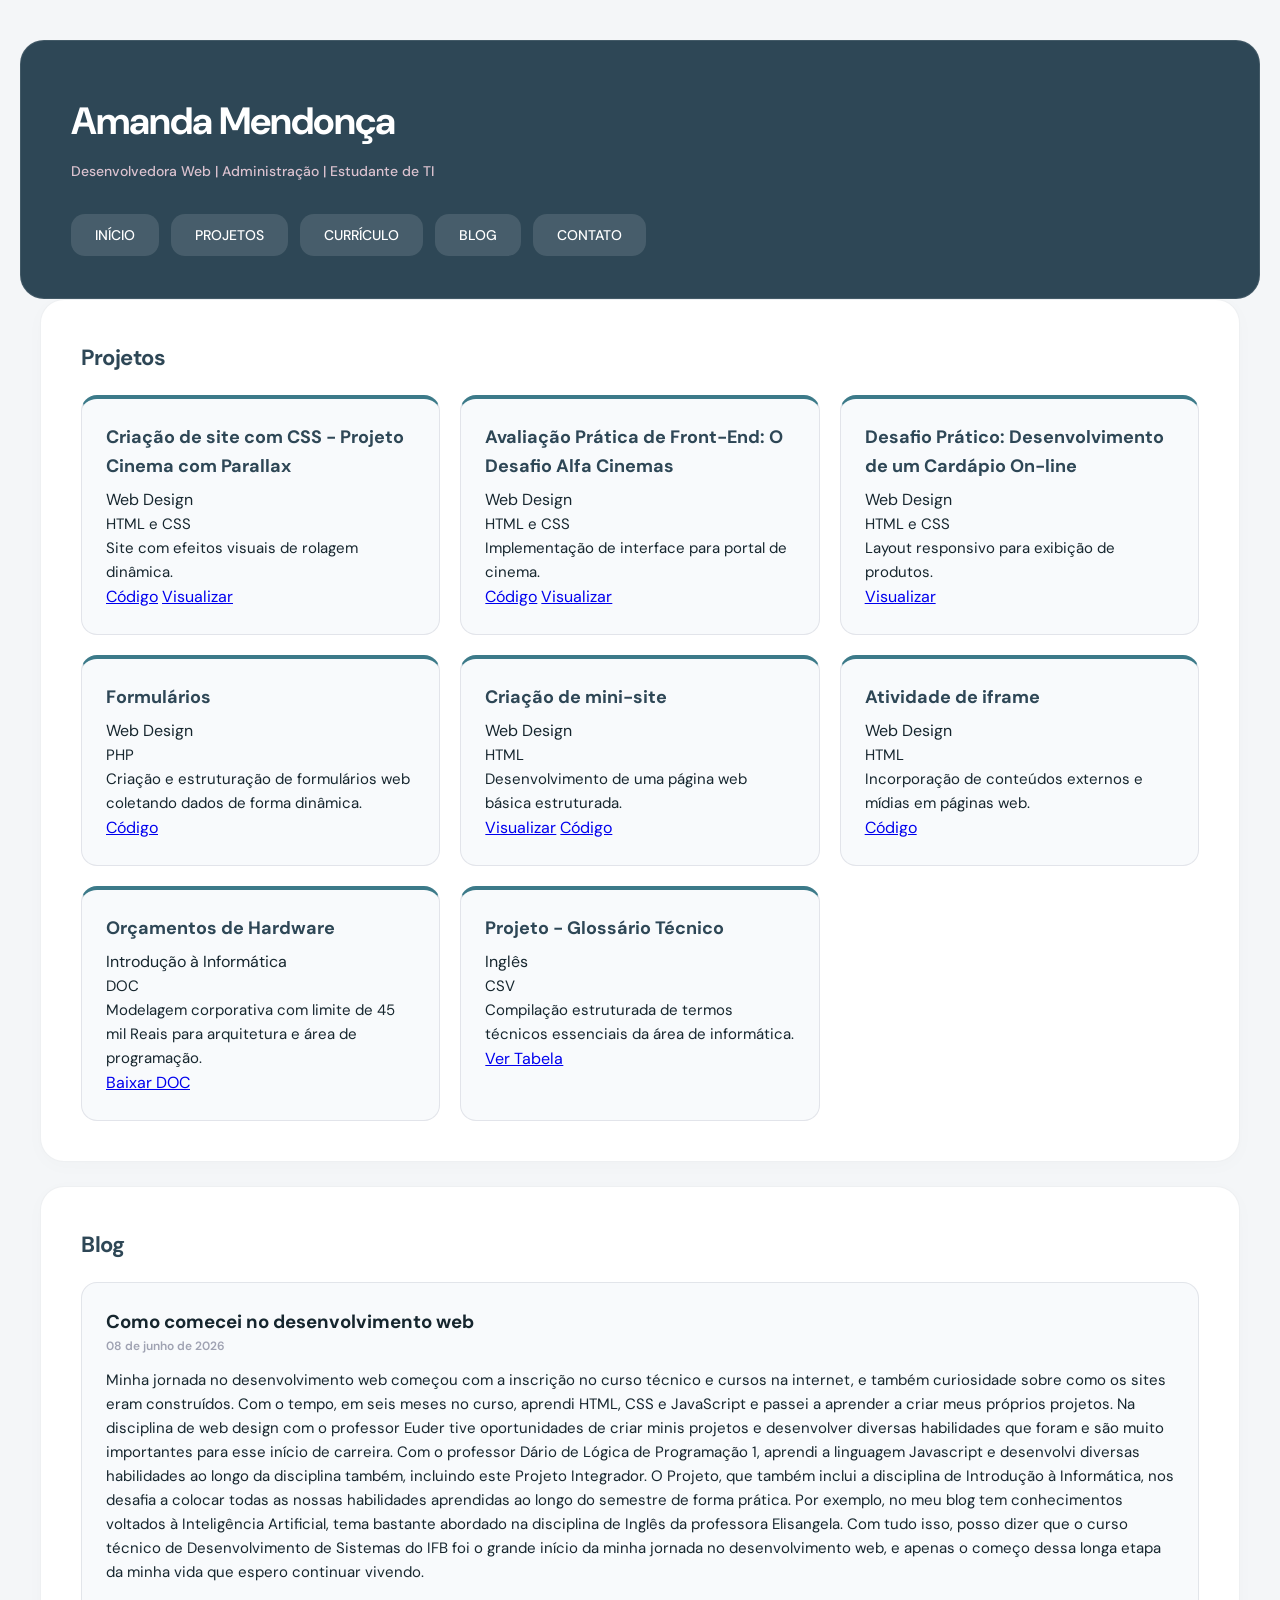
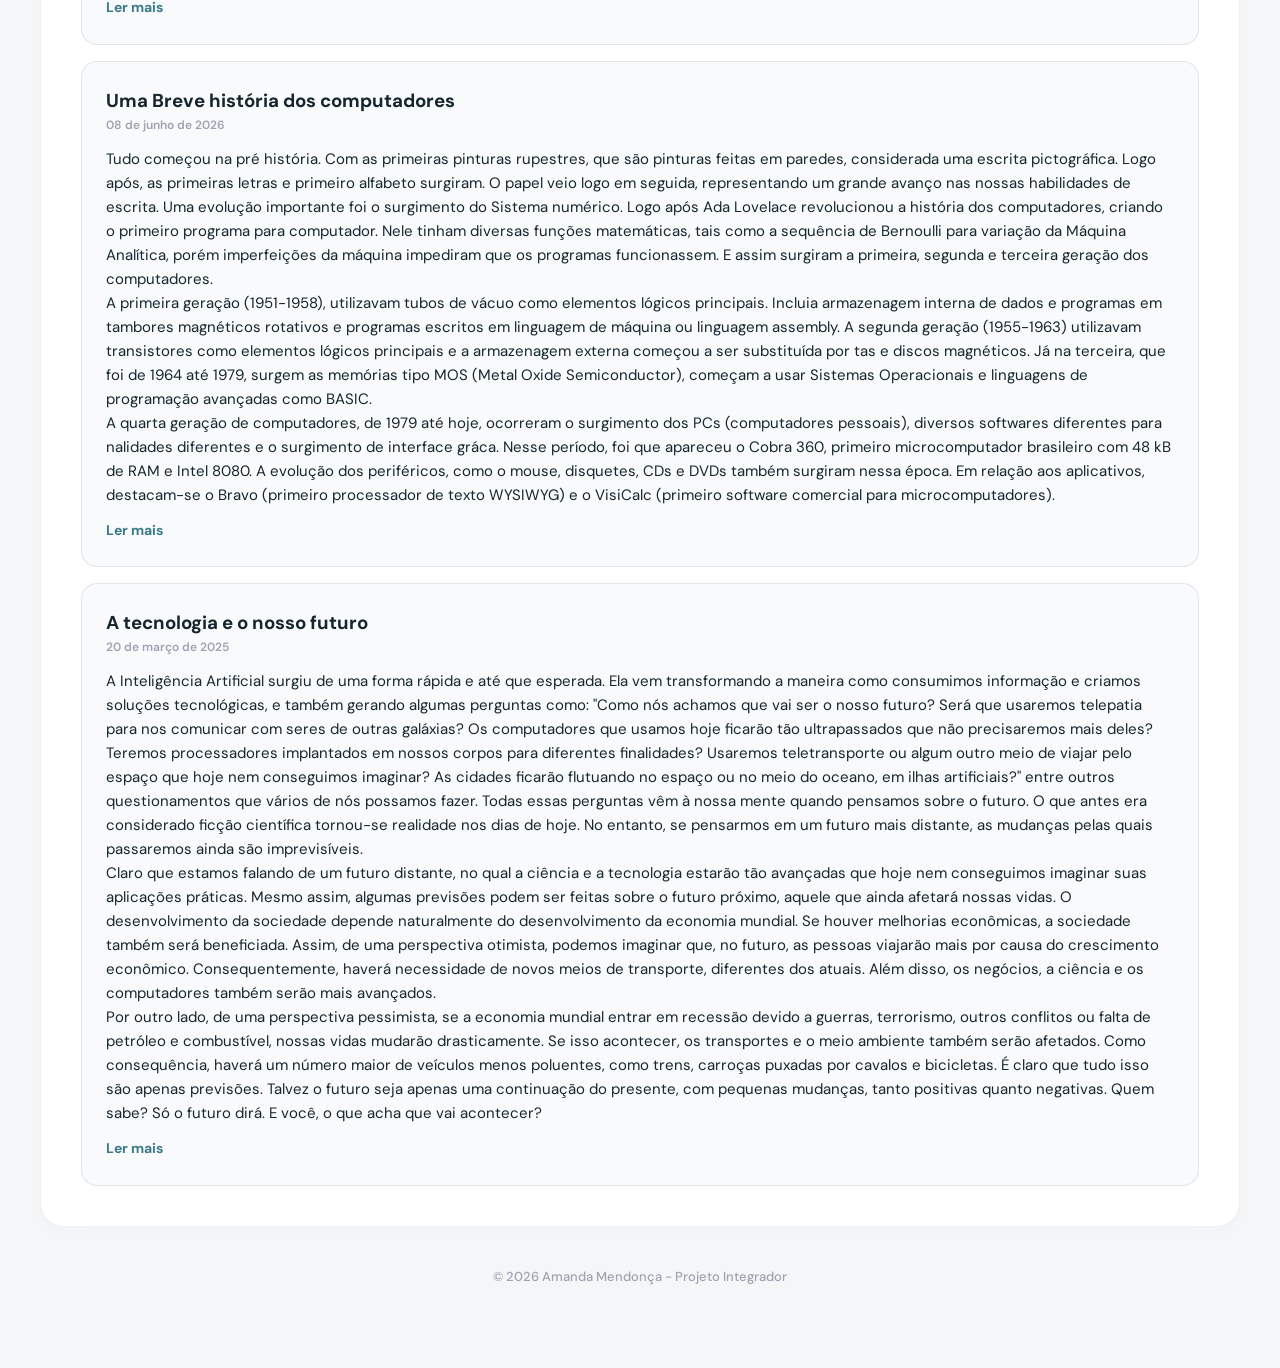
==== blog.html @ f8b14aba "Initial commit" ====
<!DOCTYPE html>
<html lang="pt-BR">

<head>
    <meta charset="UTF-8">
    <meta name="viewport" content="width=device-width, initial-scale=1.0">
    <title>Amanda Mendonça - Blog e Projetos</title>
    <link rel="stylesheet" href="assets/css/estilo.css">
</head>

<body>

    <header>
        <h1>Amanda Mendonça</h1>
        <p>Desenvolvedora Web | Administração | Estudante de TI</p>
        <nav>
            <ul>
                <li><a href="index.html">INÍCIO</a></li>
                <li><a href="blog.html">PROJETOS</a></li>
                <li><a href="curriculo.html">CURRÍCULO</a></li>
                <li><a href="blog.html">BLOG</a></li>
                <li><a href="contato.html">CONTATO</a></li>
            </ul>
        </nav>
    </header>

    <main class="layout-secoes">
        <section>
            <h2>Projetos</h2>

            <div class="caixa-grid">

                <article class="card-projeto">

                    <div class="conteudo-projeto">
                        <h3>Criação de site com CSS - Projeto Cinema com Parallax</h3>
                        <span class="tag-disciplina">Web Design</span>
                        <p class="tag-tecnologia">HTML e CSS</p>
                        <p class="descricao">Site com efeitos visuais de rolagem dinâmica.</p>
                        <div class="links-projeto">

                            <a href="https://github.com/amandavldmendonca/PARALLAX/blob/main/index.html" target="_blank"
                                class="btn-codigo">Código</a>
                            <a href="file:///C:/xampp/htdocs/amandacine/index.html" target="_blank"
                                class="btn-demo">Visualizar</a>
                        </div>
                    </div>
                </article>


                <article class="card-projeto">

                    <div class="conteudo-projeto">
                        <h3>Avaliação Prática de Front-End: O Desafio Alfa Cinemas</h3>
                        <span class="tag-disciplina">Web Design</span>
                        <p class="tag-tecnologia">HTML e CSS</p>
                        <p class="descricao">Implementação de interface para portal de cinema.</p>
                        <div class="links-projeto">
                            <a href="https://github.com/amandavldmendonca/SITEWEB2/blob/main/index.html" target="_blank"
                                class="btn-codigo">Código</a>
                            <a href="file:///C:/xampp/htdocs/SITEWEB2/index.html" target="_blank"
                                class="btn-demo">Visualizar</a>
                        </div>
                    </div>
                </article>


                <article class="card-projeto">

                    <div class="conteudo-projeto">
                        <h3>Desafio Prático: Desenvolvimento de um Cardápio On-line</h3>
                        <span class="tag-disciplina">Web Design</span>
                        <p class="tag-tecnologia">HTML e CSS</p>
                        <p class="descricao">Layout responsivo para exibição de produtos.</p>
                        <div class="links-projeto">

                            <a href="file:///C:/Users/amand/Downloads/ByteBurger%20%E2%80%94%20Carda%CC%81pio%20Digital.pdf"
                                target="_blank" class="btn-demo">Visualizar</a>
                        </div>
                    </div>
                </article>


                <article class="card-projeto">

                    <div class="conteudo-projeto">
                        <h3>Formulários</h3>
                        <span class="tag-disciplina">Web Design</span>
                        <p class="tag-tecnologia">PHP</p>
                        <p class="descricao">Criação e estruturação de formulários web coletando dados de forma
                            dinâmica.</p>
                        <div class="links-projeto">
                            <a href="file:///D:/WEBDESIGN/forms.html" target="_blank" class="btn-codigo">Código</a>
                        </div>
                    </div>
                </article>

                <!-- Projeto: Mini-site -->
                <article class="card-projeto">

                    <div class="conteudo-projeto">
                        <h3>Criação de mini-site</h3>
                        <span class="tag-disciplina">Web Design</span>
                        <p class="tag-tecnologia">HTML</p>
                        <p class="descricao">Desenvolvimento de uma página web básica estruturada.</p>
                        <div class="links-projeto">
                            <a href="file:///D:/web%20design/index.html" target="_blank" class="btn-demo">Visualizar</a>
                            <a href="#" target="_blank" class="btn-codigo">Código</a>
                        </div>
                    </div>
                </article>

                <article class="card-projeto">

                    <div class="conteudo-projeto">
                        <h3>Atividade de iframe</h3>
                        <span class="tag-disciplina">Web Design</span>
                        <p class="tag-tecnologia">HTML</p>
                        <p class="descricao">Incorporação de conteúdos externos e mídias em páginas web.</p>
                        <div class="links-projeto">
                            <a href="#" target="_blank" class="btn-codigo">Código</a>
                        </div>
                    </div>
                </article>


                <article class="card-projeto">

                    <div class="conteudo-projeto">
                        <h3>Orçamentos de Hardware</h3>
                        <span class="tag-disciplina">Introdução à Informática</span>
                        <p class="tag-tecnologia">DOC</p>
                        <p class="descricao">Modelagem corporativa com limite de 45 mil Reais para arquitetura e área de
                            programação.</p>
                        <div class="links-projeto">
                            <a href="file:///C:/Users/amand/Downloads/PC%20CORPORATIVO.pdf" target="_blank"
                                class="btn-demo">Baixar DOC</a>
                        </div>
                    </div>
                </article>


                <article class="card-projeto">

                    <div class="conteudo-projeto">
                        <h3> Projeto - Glossário Técnico</h3>
                        <span class="tag-disciplina">Inglês</span>
                        <p class="tag-tecnologia">CSV</p>
                        <p class="descricao">Compilação estruturada de termos técnicos essenciais da área de
                            informática.</p>
                        <div class="links-projeto">
                            <a href="https://docs.google.com/spreadsheets/d/1TQxtPH74vooP6oxfdveX5g_I4nZ2RdflYC3ZcARvdsY/edit?gid=0#gid=0"
                                target="_blank" class="btn-demo">Ver Tabela</a>
                        </div>
                    </div>
                </article>

            </div>
        </section>

        <section>
            <h2>Blog</h2>
            <article class="item-blog">
                <h3>Como comecei no desenvolvimento web</h3>
                <p><time datetime="2026-06-08">08 de junho de 2026</time></p>
                <p>Minha jornada no desenvolvimento web começou com a inscrição no curso técnico e cursos na internet, e
                    também curiosidade sobre como os sites eram construídos. Com o tempo, em seis meses no curso,
                    aprendi HTML, CSS e JavaScript e passei a aprender a criar meus próprios projetos.
                    Na disciplina de web design com o professor Euder tive oportunidades de criar minis projetos e
                    desenvolver diversas habilidades que foram e são muito importantes para esse início de carreira. Com
                    o professor Dário de Lógica de Programação 1, aprendi a linguagem Javascript e desenvolvi diversas
                    habilidades ao longo da disciplina também, incluindo este Projeto Integrador. O Projeto, que também
                    inclui a disciplina de Introdução à Informática, nos desafia a colocar todas as nossas habilidades
                    aprendidas ao longo do semestre de forma prática. Por exemplo, no meu blog tem conhecimentos
                    voltados à Inteligência Artificial, tema bastante abordado na disciplina de Inglês da professora
                    Elisangela.
                    Com tudo isso, posso dizer que o curso técnico de Desenvolvimento de Sistemas do IFB foi o grande
                    início da minha jornada no desenvolvimento web, e apenas o começo dessa longa etapa da minha vida
                    que espero continuar vivendo.
                </p>
                <a href="#">Ler mais</a>
            </article>
            <article class="item-blog">
                <h3>Uma Breve história dos computadores</h3>
                <p><time datetime="2026-06-08">08 de junho de 2026</time></p>
                <p>Tudo começou na pré história. Com as primeiras pinturas rupestres, que são pinturas feitas em
                    paredes, considerada uma escrita pictográfica. Logo após, as primeiras letras e primeiro alfabeto
                    surgiram. O papel veio logo em seguida, representando um grande avanço nas nossas habilidades de
                    escrita. Uma evolução importante foi o surgimento do Sistema numérico. Logo após Ada Lovelace
                    revolucionou a história dos computadores, criando o primeiro programa para computador. Nele tinham
                    diversas
                    funções matemáticas, tais
                    como a sequência de Bernoulli para variação da Máquina Analítica, porém imperfeições da máquina
                    impediram
                    que os programas funcionassem. E assim surgiram a primeira, segunda e terceira geração dos
                    computadores.
                <p>A primeira geração (1951-1958), utilizavam tubos de vácuo como elementos lógicos principais. Incluia
                    armazenagem interna de dados e programas em tambores magnéticos
                    rotativos e programas escritos em linguagem de máquina ou linguagem assembly.
                    A segunda geração (1955-1963) utilizavam transistores como elementos lógicos principais e a
                    armazenagem externa começou a ser substituída por tas e discos
                    magnéticos. Já na terceira, que foi de 1964 até 1979, surgem as memórias tipo MOS (Metal Oxide
                    Semiconductor), começam a usar Sistemas Operacionais e linguagens de programação avançadas como
                    BASIC.</p>
                </p>
                <p> A quarta geração de computadores, de 1979 até hoje, ocorreram o surgimento dos PCs (computadores
                    pessoais), diversos softwares diferentes para nalidades diferentes e o surgimento de interface
                    gráca. Nesse período, foi que apareceu o Cobra 360, primeiro microcomputador brasileiro com 48 kB de
                    RAM e
                    Intel 8080. A evolução dos periféricos, como o mouse, disquetes, CDs e DVDs também surgiram nessa
                    época. Em relação aos aplicativos, destacam-se o Bravo (primeiro processador de texto WYSIWYG) e o
                    VisiCalc (primeiro software comercial para microcomputadores).
                </p>
                <a href="#">Ler mais</a>
            </article>
            <article class="item-blog">
                <h3>A tecnologia e o nosso futuro</h3>
                <p><time datetime="2025-03-20">20 de março de 2025</time></p>
                <p>A Inteligência Artificial surgiu de uma forma rápida e até que esperada. Ela vem transformando a
                    maneira como consumimos informação e criamos soluções tecnológicas, e também gerando algumas
                    perguntas como: "Como nós achamos que vai ser o nosso futuro? Será que usaremos telepatia para nos
                    comunicar com seres de outras galáxias? Os computadores que usamos hoje ficarão tão ultrapassados
                    que não precisaremos mais deles? Teremos processadores implantados em nossos corpos para diferentes
                    finalidades? Usaremos teletransporte ou algum outro meio de viajar pelo espaço que hoje nem
                    conseguimos imaginar? As cidades ficarão flutuando no espaço ou no meio do oceano, em ilhas
                    artificiais?" entre outros questionamentos que vários de nós possamos fazer. Todas essas perguntas
                    vêm à nossa mente quando pensamos sobre o futuro. O que antes era considerado ficção científica
                    tornou-se realidade nos dias de hoje. No entanto, se pensarmos em um futuro mais distante, as
                    mudanças pelas quais passaremos ainda são imprevisíveis.
                </p>
                <p>
                    Claro que estamos falando de um futuro distante, no qual a ciência e a tecnologia estarão tão
                    avançadas que hoje nem conseguimos imaginar suas aplicações práticas. Mesmo assim, algumas previsões
                    podem ser feitas sobre o futuro próximo, aquele que ainda afetará nossas vidas. O desenvolvimento da
                    sociedade depende naturalmente do desenvolvimento da economia mundial. Se houver melhorias
                    econômicas, a sociedade também será beneficiada. Assim, de uma perspectiva otimista, podemos
                    imaginar que, no futuro, as pessoas viajarão mais por causa do crescimento econômico.
                    Consequentemente, haverá necessidade de novos meios de transporte, diferentes dos atuais. Além
                    disso, os negócios, a ciência e os computadores também serão mais avançados.
                </p>
                <p>
                    Por outro lado, de uma perspectiva pessimista, se a economia mundial entrar em recessão devido a
                    guerras, terrorismo, outros conflitos ou falta de petróleo e combustível, nossas vidas mudarão
                    drasticamente. Se isso acontecer, os transportes e o meio ambiente também serão afetados. Como
                    consequência, haverá um número maior de veículos menos poluentes, como trens, carroças puxadas por
                    cavalos e bicicletas. É claro que tudo isso são apenas previsões. Talvez o futuro seja apenas uma
                    continuação do presente, com pequenas mudanças, tanto positivas quanto negativas. Quem sabe? Só o
                    futuro dirá. E você, o que acha que vai acontecer?
                </p>
                <a href="#">Ler mais</a>
            </article>
        </section>
    </main>

    <footer>
        <p>&copy; 2026 Amanda Mendonça - Projeto Integrador</p>
    </footer>

</body>

</html>
---- assets/css/estilo.css ----
@import url('https://fonts.googleapis.com/css2?family=DM+Sans:wght@400;500;700&display=swap');

:root {
    --thistle: #dbc2cf;
    --lavender-grey: #9fa2b2;
    --cerulean: #3c7a89;
    --charcoal-blue: #2e4756;
    --jet-black: #16262e;
    --bg-main: #f4f6f8; 
}

* {
    margin: 0;
    padding: 0;
    box-sizing: border-box;
}

body {
    font-family: 'DM Sans', sans-serif;
    background-color: var(--bg-main);
    color: var(--jet-black);
    padding: 40px 20px;
    line-height: 1.6;
}


main {
    max-width: 1200px;
    margin: 0 auto;
    display: grid;
    grid-template-columns: repeat(3, 1fr);
    gap: 24px;
}


.layout-secoes {
    grid-column: span 2;
    display: grid;
    grid-template-columns: repeat(2, 1fr);
    gap: 24px;
}


header {
    grid-column: span 3;
    background-color: var(--charcoal-blue);
    color: #ffffff;
    padding: 50px;
    border-radius: 24px;
    display: flex;
    flex-direction: column;
    justify-content: space-between;
    align-items: flex-start;
    position: relative;
    overflow: hidden;
    border: 1px solid rgba(255, 255, 255, 0.1);
}

header h1 {
    font-size: 38px;
    font-weight: 700;
    letter-spacing: -1px;
    margin-bottom: 8px;
    color: #ffffff;
}

header p {
    font-size: 14px;
    color: var(--thistle);
    font-weight: 500;
    margin-bottom: 40px;
}


nav {
    width: 100%;
}

nav ul {
    list-style: none;
    display: flex;
    gap: 12px;
    flex-wrap: wrap;
}

nav ul li a {
    color: #ffffff;
    text-decoration: none;
    font-size: 14px;
    font-weight: 500;
    padding: 12px 24px;
    background-color: rgba(255, 255, 255, 0.12);
    border-radius: 14px;
    transition: all 0.25s ease;
}

nav ul li a:hover {
    background-color: var(--cerulean);
    color: #ffffff;
}


.bloco-branco, section {
    background-color: #ffffff;
    padding: 40px;
    border-radius: 24px;
    border: 1px solid rgba(46, 71, 86, 0.08);
    box-shadow: 0 4px 20px rgba(22, 38, 46, 0.02);
    display: flex;
    flex-direction: column;
    justify-content: flex-start;
}


main > .bloco-branco:nth-child(1) {
    grid-column: span 1;
}

main > .bloco-branco:nth-child(2) {
    grid-column: span 2;
}

section {
    grid-column: span 3;
}


section:has(.caixa-grid) {
    grid-column: span 3;
}

.bloco-branco h2, section h2 {
    font-size: 22px;
    font-weight: 700;
    color: var(--charcoal-blue);
    margin-bottom: 20px;
    letter-spacing: -0.5px;
}

.bloco-branco p, section p {
    font-size: 15px;
    color: var(--jet-black);
}

.subtitulo-posts {
    margin-bottom: 25px;
    color: var(--cerulean);
    font-weight: 500;
    font-size: 14px;
}


.post-destaque, .item-blog, .caixa-grid article, .bloco-redes, form {
    background-color: #f8fafc;
    padding: 24px;
    border-radius: 16px;
    border: 1px solid rgba(159, 162, 178, 0.25);
    margin-bottom: 16px;
}

.post-destaque:last-of-type, .item-blog:last-of-type {
    margin-bottom: 0;
}

.post-destaque h3, .caixa-grid article h3 {
    font-size: 18px;
    color: var(--charcoal-blue);
    margin-bottom: 6px;
}

.data-destaque, .item-blog time {
    font-size: 12px;
    color: var(--lavender-grey);
    font-weight: 600;
    display: block;
    margin-bottom: 12px;
}

.link-ver-todos, .item-blog a {
    color: var(--cerulean);
    text-decoration: none;
    font-weight: 700;
    font-size: 14px;
    display: inline-block;
    margin-top: 12px;
    transition: color 0.2s ease;
}

.link-ver-todos:hover, .item-blog a:hover {
    color: var(--charcoal-blue);
}


.caixa-grid {
    display: grid;
    grid-template-columns: repeat(auto-fit, minmax(280px, 1fr));
    gap: 20px;
}

.caixa-grid article {
    margin-bottom: 0;
    border-top: 4px solid var(--cerulean);
}

/* CONTATO */
.colunas-contato {
    display: grid;
    grid-template-columns: 1fr 1.5fr;
    gap: 24px;
    width: 100%;
}

.bloco-redes, form {
    margin-bottom: 0;
    width: 100%;
}

form div {
    margin-bottom: 16px;
}

form label {
    display: block;
    margin-bottom: 6px;
    font-weight: 600;
    font-size: 13px;
    color: var(--charcoal-blue);
}

form input {
    width: 100%;
    padding: 12px;
    border: 1px solid var(--lavender-grey);
    border-radius: 10px;
    background-color: #ffffff;
    font-family: inherit;
    color: var(--jet-black);
    transition: border-color 0.2s ease;
}

form input:focus {
    outline: none;
    border-color: var(--cerulean);
}

button {
    background-color: var(--charcoal-blue);
    color: #ffffff;
    font-weight: 600;
    border: none;
    padding: 14px;
    width: 100%;
    border-radius: 10px;
    cursor: pointer;
    font-family: inherit;
    transition: background-color 0.2s ease;
}

button:hover {
    background-color: var(--cerulean);
}


table {
    width: 100%;
    border-collapse: separate;
    border-spacing: 0;
    margin-top: 16px;
    border-radius: 12px;
    overflow: hidden;
    border: 1px solid rgba(159, 162, 178, 0.3);
}

table th {
    background-color: var(--charcoal-blue);
    color: #ffffff;
    padding: 14px;
    font-weight: 600;
}

table td {
    padding: 14px;
    border-bottom: 1px solid rgba(159, 162, 178, 0.2);
    background-color: #f8fafc;
    color: var(--jet-black);
}

table tr:last-child td {
    border-bottom: none;
}


footer {
    grid-column: span 3;
    text-align: center;
    padding: 40px 0;
    font-size: 13px;
    color: var(--lavender-grey);
    font-weight: 500;
}


@media (max-width: 900px) {
    main {
        grid-template-columns: 1fr;
    }
    .layout-secoes {
        grid-column: span 1;
        grid-template-columns: 1fr;
    }
    main > .bloco-branco:nth-child(1),
    main > .bloco-branco:nth-child(2),
    section {
        grid-column: span 1;
    }
    .colunas-contato {
        grid-template-columns: 1fr;
    }
}
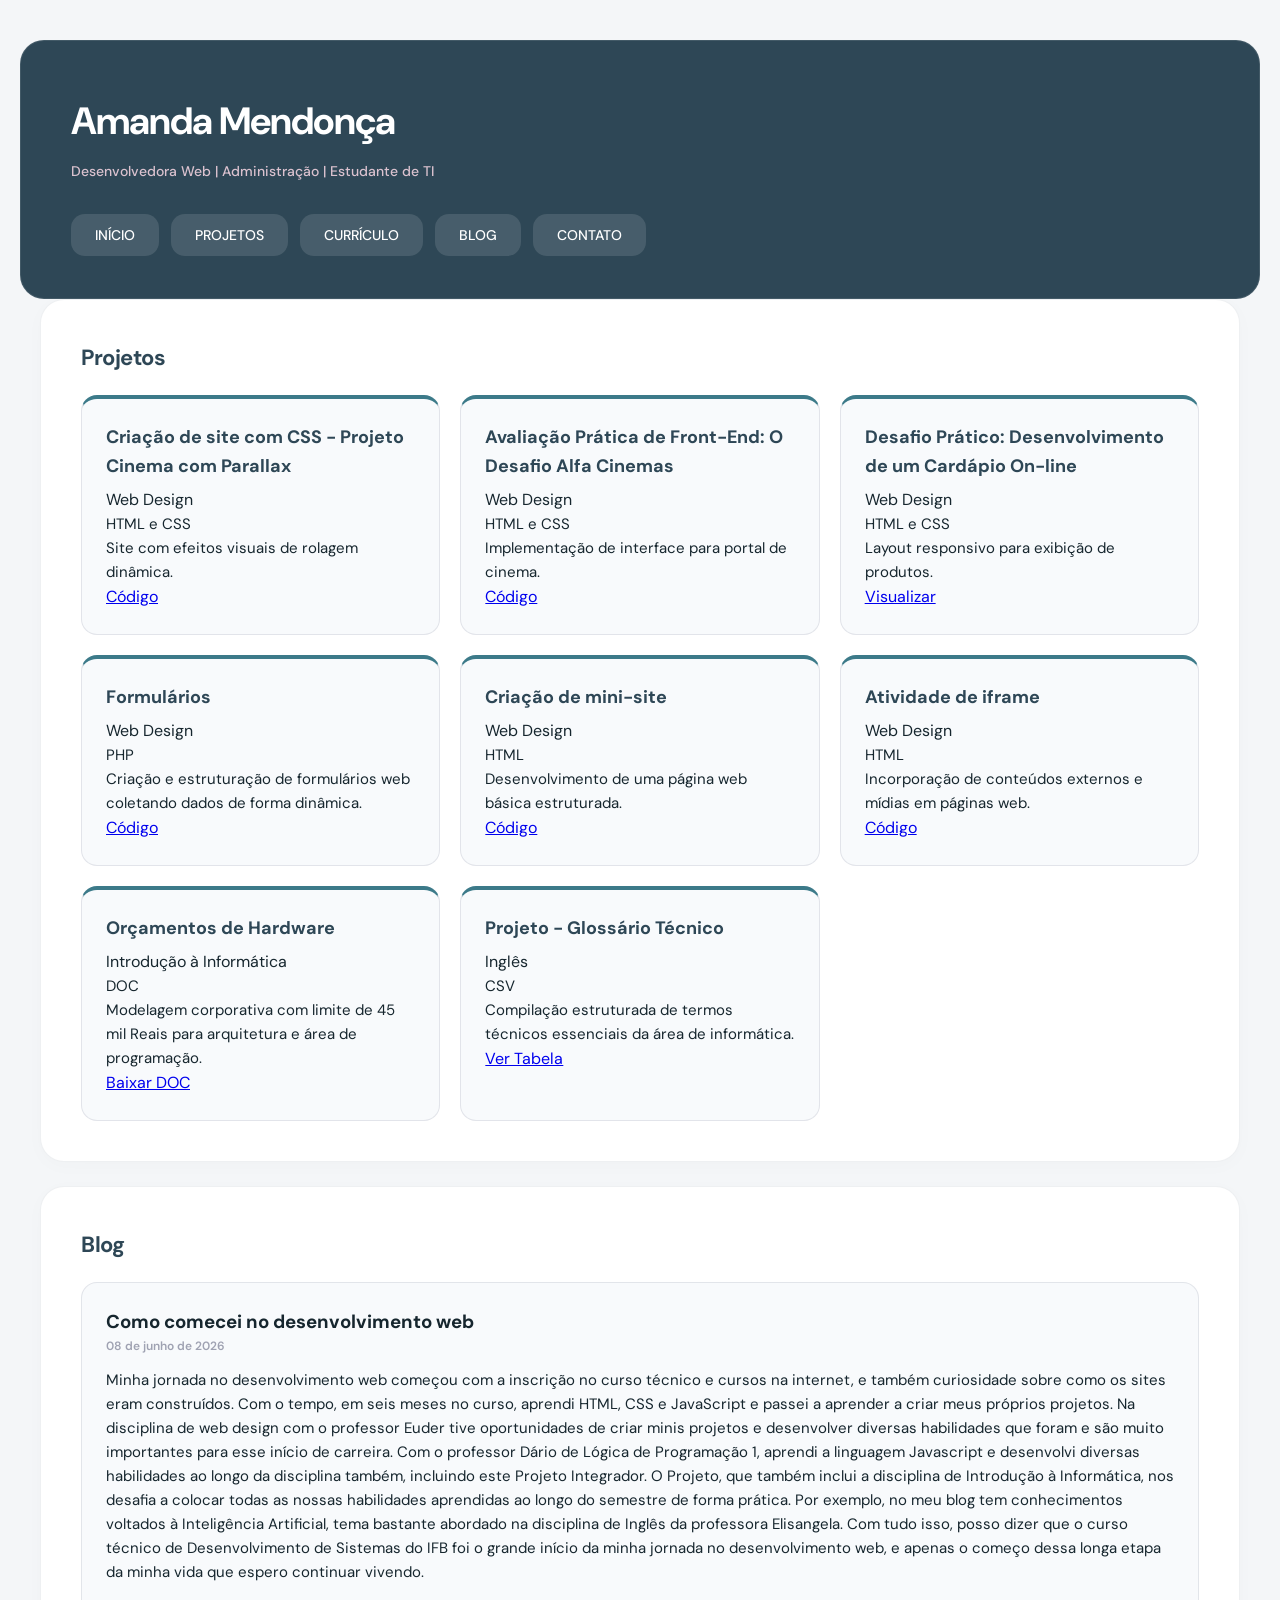
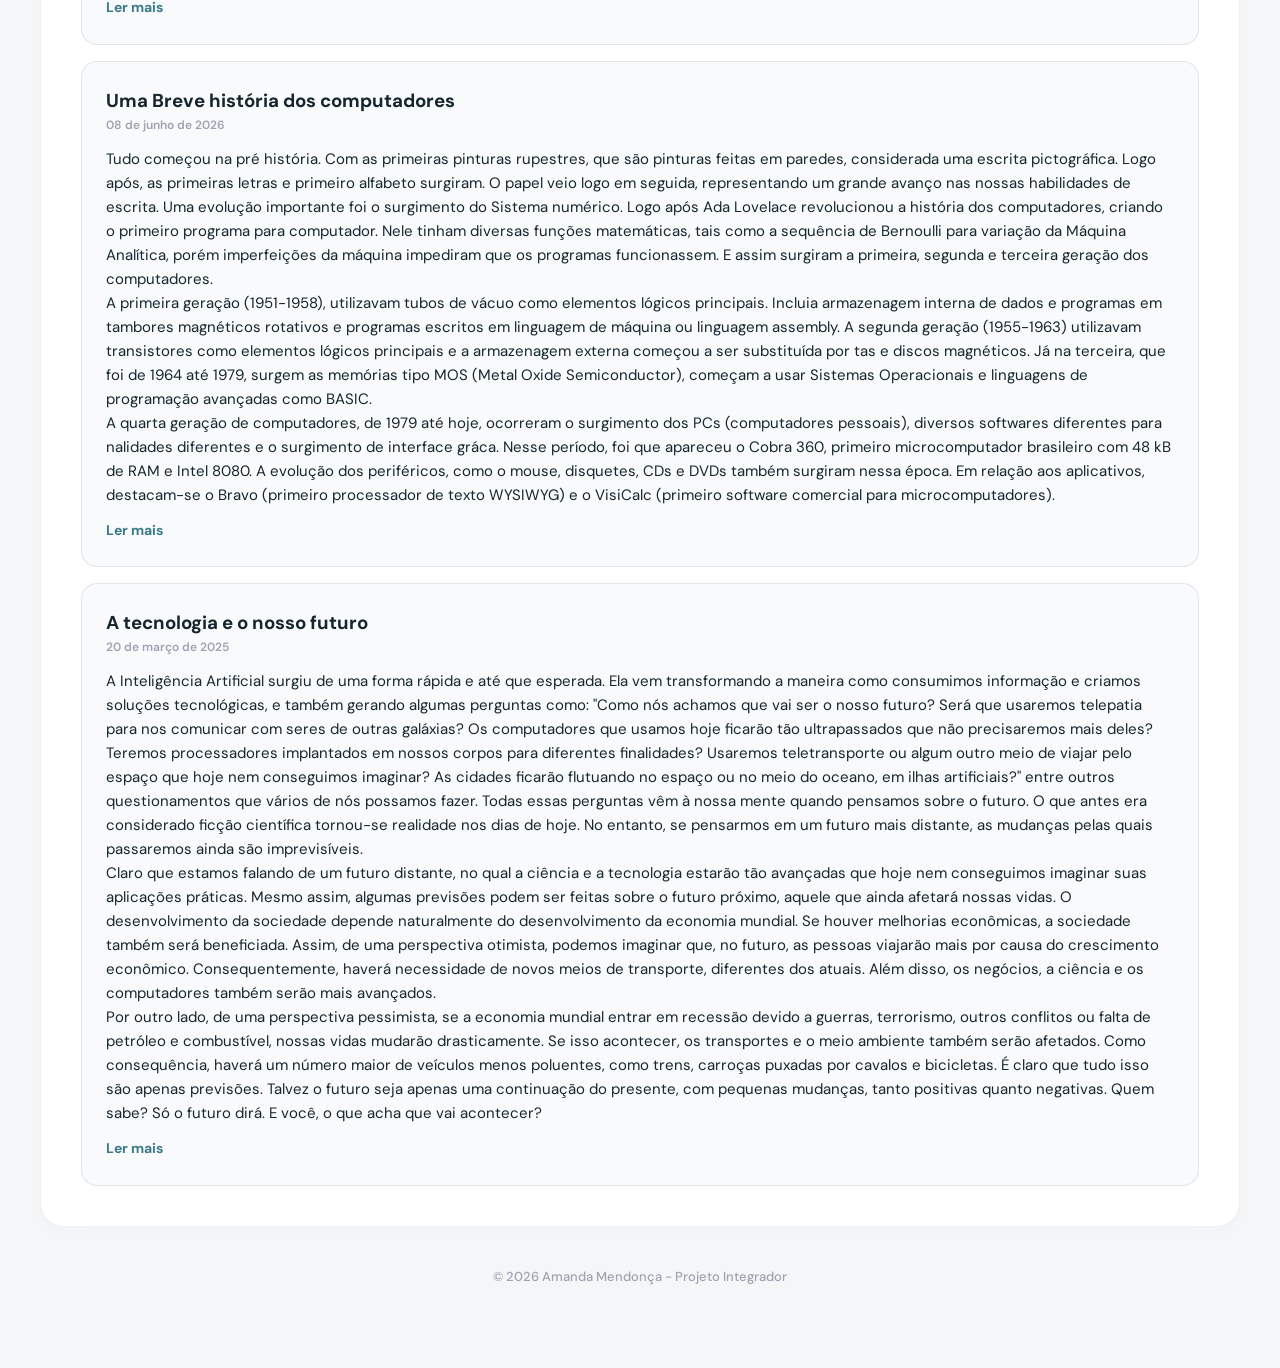
==== commit 5e823dec: "mexi no html, retirrei a parte de visualizar" ====
--- a/blog.html
+++ b/blog.html
@@ -41,8 +41,7 @@
 
                             <a href="https://github.com/amandavldmendonca/PARALLAX/blob/main/index.html" target="_blank"
                                 class="btn-codigo">Código</a>
-                            <a href="file:///C:/xampp/htdocs/amandacine/index.html" target="_blank"
-                                class="btn-demo">Visualizar</a>
+                            
                         </div>
                     </div>
                 </article>
@@ -58,8 +57,7 @@
                         <div class="links-projeto">
                             <a href="https://github.com/amandavldmendonca/SITEWEB2/blob/main/index.html" target="_blank"
                                 class="btn-codigo">Código</a>
-                            <a href="file:///C:/xampp/htdocs/SITEWEB2/index.html" target="_blank"
-                                class="btn-demo">Visualizar</a>
+                            
                         </div>
                     </div>
                 </article>
@@ -104,7 +102,7 @@
                         <p class="tag-tecnologia">HTML</p>
                         <p class="descricao">Desenvolvimento de uma página web básica estruturada.</p>
                         <div class="links-projeto">
-                            <a href="file:///D:/web%20design/index.html" target="_blank" class="btn-demo">Visualizar</a>
+                        
                             <a href="#" target="_blank" class="btn-codigo">Código</a>
                         </div>
                     </div>
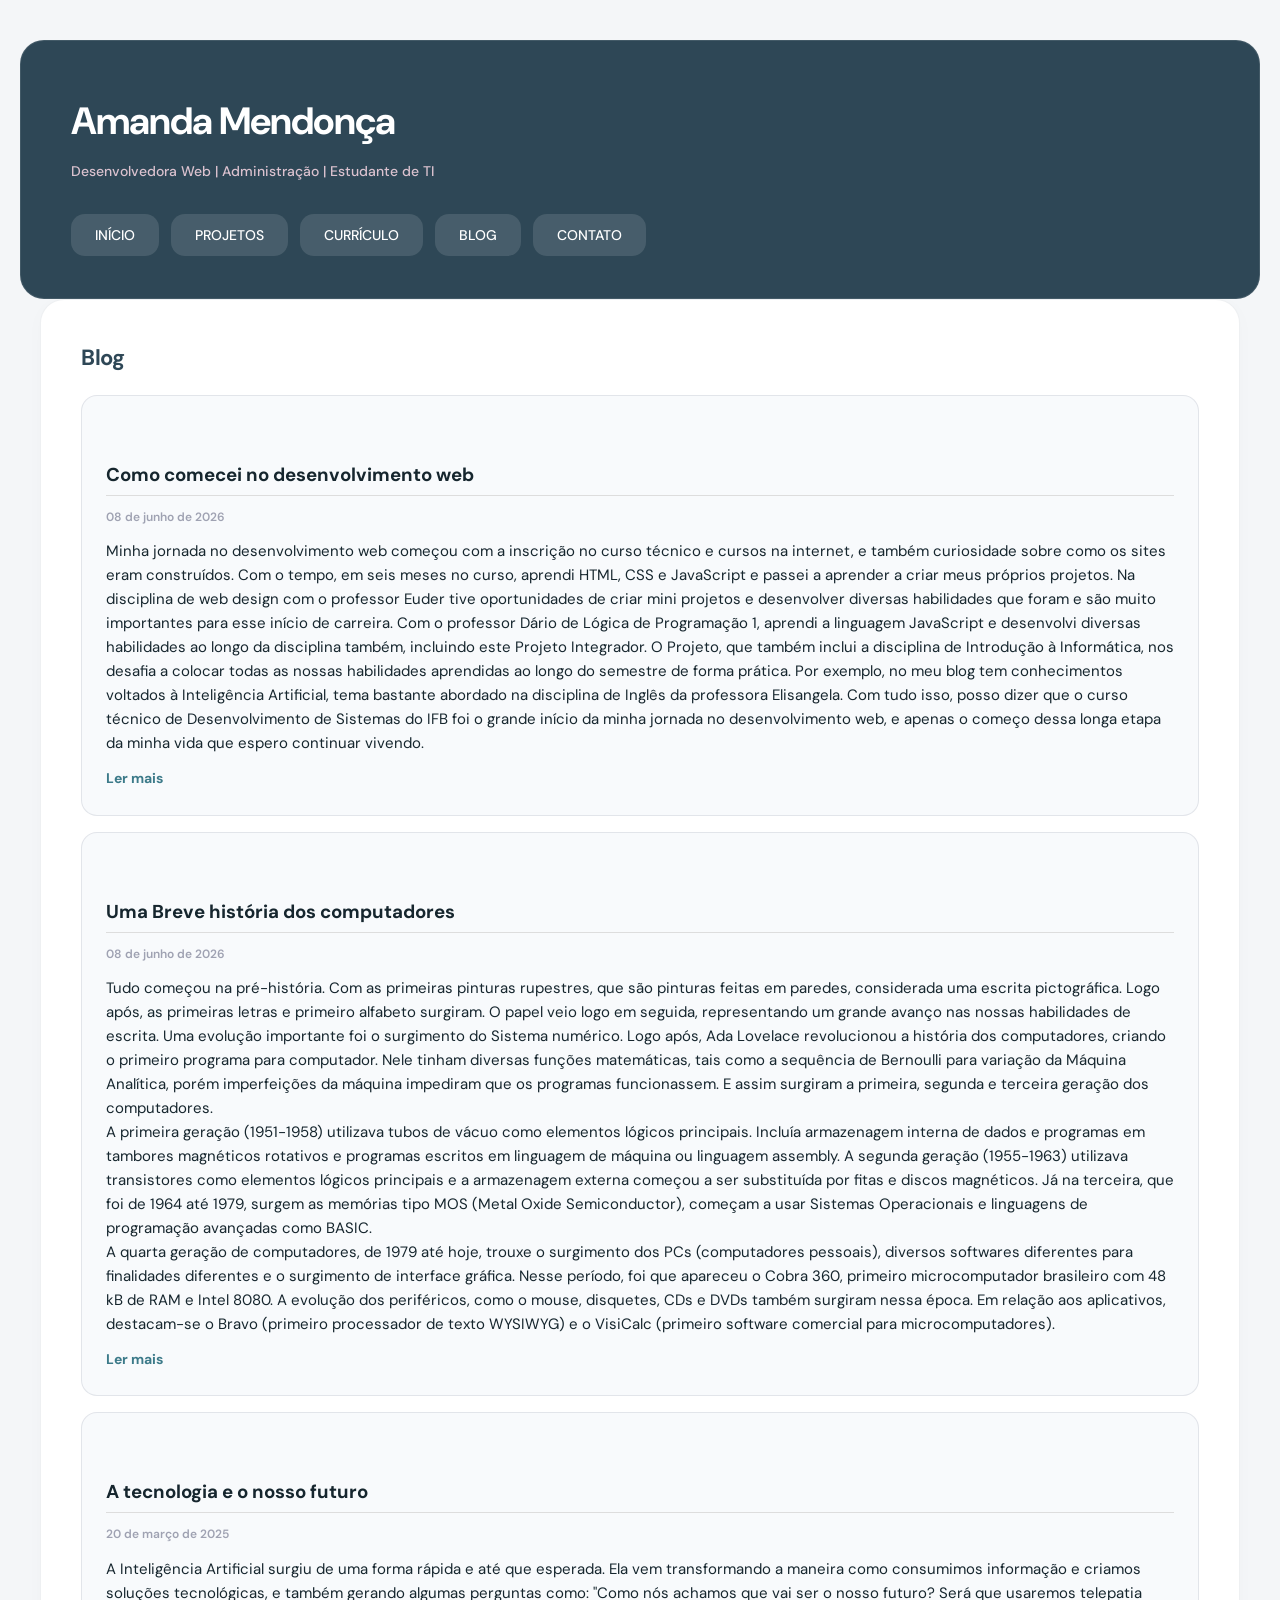
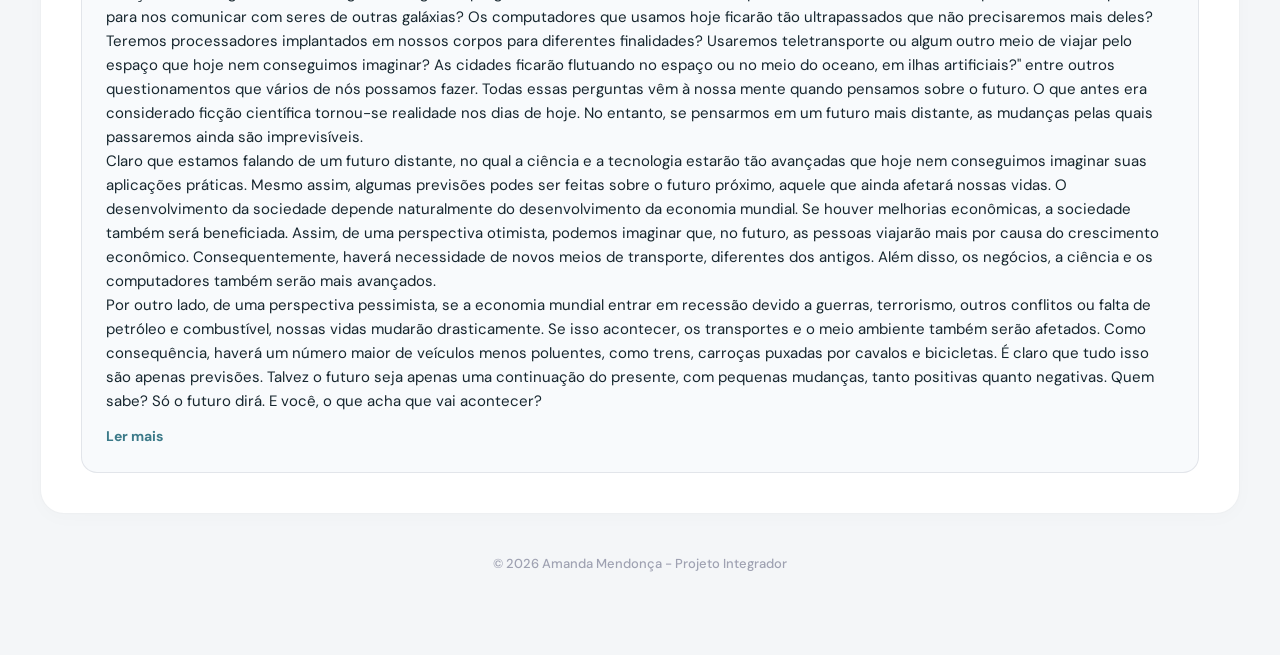
==== commit e47c118b: "separei o html de projetos e do blog" ====
--- a/blog.html
+++ b/blog.html
@@ -4,7 +4,7 @@
 <head>
     <meta charset="UTF-8">
     <meta name="viewport" content="width=device-width, initial-scale=1.0">
-    <title>Amanda Mendonça - Blog e Projetos</title>
+    <title>Amanda Mendonça - Blog</title>
     <link rel="stylesheet" href="assets/css/estilo.css">
 </head>
 
@@ -16,7 +16,7 @@
         <nav>
             <ul>
                 <li><a href="index.html">INÍCIO</a></li>
-                <li><a href="blog.html">PROJETOS</a></li>
+                <li><a href="projetos.html">PROJETOS</a></li>
                 <li><a href="curriculo.html">CURRÍCULO</a></li>
                 <li><a href="blog.html">BLOG</a></li>
                 <li><a href="contato.html">CONTATO</a></li>
@@ -26,147 +26,17 @@
 
     <main class="layout-secoes">
         <section>
-            <h2>Projetos</h2>
-
-            <div class="caixa-grid">
-
-                <article class="card-projeto">
-
-                    <div class="conteudo-projeto">
-                        <h3>Criação de site com CSS - Projeto Cinema com Parallax</h3>
-                        <span class="tag-disciplina">Web Design</span>
-                        <p class="tag-tecnologia">HTML e CSS</p>
-                        <p class="descricao">Site com efeitos visuais de rolagem dinâmica.</p>
-                        <div class="links-projeto">
-
-                            <a href="https://github.com/amandavldmendonca/PARALLAX/blob/main/index.html" target="_blank"
-                                class="btn-codigo">Código</a>
-                            
-                        </div>
-                    </div>
-                </article>
-
-
-                <article class="card-projeto">
-
-                    <div class="conteudo-projeto">
-                        <h3>Avaliação Prática de Front-End: O Desafio Alfa Cinemas</h3>
-                        <span class="tag-disciplina">Web Design</span>
-                        <p class="tag-tecnologia">HTML e CSS</p>
-                        <p class="descricao">Implementação de interface para portal de cinema.</p>
-                        <div class="links-projeto">
-                            <a href="https://github.com/amandavldmendonca/SITEWEB2/blob/main/index.html" target="_blank"
-                                class="btn-codigo">Código</a>
-                            
-                        </div>
-                    </div>
-                </article>
-
-
-                <article class="card-projeto">
-
-                    <div class="conteudo-projeto">
-                        <h3>Desafio Prático: Desenvolvimento de um Cardápio On-line</h3>
-                        <span class="tag-disciplina">Web Design</span>
-                        <p class="tag-tecnologia">HTML e CSS</p>
-                        <p class="descricao">Layout responsivo para exibição de produtos.</p>
-                        <div class="links-projeto">
-
-                            <a href="file:///C:/Users/amand/Downloads/ByteBurger%20%E2%80%94%20Carda%CC%81pio%20Digital.pdf"
-                                target="_blank" class="btn-demo">Visualizar</a>
-                        </div>
-                    </div>
-                </article>
-
-
-                <article class="card-projeto">
-
-                    <div class="conteudo-projeto">
-                        <h3>Formulários</h3>
-                        <span class="tag-disciplina">Web Design</span>
-                        <p class="tag-tecnologia">PHP</p>
-                        <p class="descricao">Criação e estruturação de formulários web coletando dados de forma
-                            dinâmica.</p>
-                        <div class="links-projeto">
-                            <a href="file:///D:/WEBDESIGN/forms.html" target="_blank" class="btn-codigo">Código</a>
-                        </div>
-                    </div>
-                </article>
-
-                <!-- Projeto: Mini-site -->
-                <article class="card-projeto">
-
-                    <div class="conteudo-projeto">
-                        <h3>Criação de mini-site</h3>
-                        <span class="tag-disciplina">Web Design</span>
-                        <p class="tag-tecnologia">HTML</p>
-                        <p class="descricao">Desenvolvimento de uma página web básica estruturada.</p>
-                        <div class="links-projeto">
-                        
-                            <a href="#" target="_blank" class="btn-codigo">Código</a>
-                        </div>
-                    </div>
-                </article>
-
-                <article class="card-projeto">
-
-                    <div class="conteudo-projeto">
-                        <h3>Atividade de iframe</h3>
-                        <span class="tag-disciplina">Web Design</span>
-                        <p class="tag-tecnologia">HTML</p>
-                        <p class="descricao">Incorporação de conteúdos externos e mídias em páginas web.</p>
-                        <div class="links-projeto">
-                            <a href="#" target="_blank" class="btn-codigo">Código</a>
-                        </div>
-                    </div>
-                </article>
-
-
-                <article class="card-projeto">
-
-                    <div class="conteudo-projeto">
-                        <h3>Orçamentos de Hardware</h3>
-                        <span class="tag-disciplina">Introdução à Informática</span>
-                        <p class="tag-tecnologia">DOC</p>
-                        <p class="descricao">Modelagem corporativa com limite de 45 mil Reais para arquitetura e área de
-                            programação.</p>
-                        <div class="links-projeto">
-                            <a href="file:///C:/Users/amand/Downloads/PC%20CORPORATIVO.pdf" target="_blank"
-                                class="btn-demo">Baixar DOC</a>
-                        </div>
-                    </div>
-                </article>
-
-
-                <article class="card-projeto">
-
-                    <div class="conteudo-projeto">
-                        <h3> Projeto - Glossário Técnico</h3>
-                        <span class="tag-disciplina">Inglês</span>
-                        <p class="tag-tecnologia">CSV</p>
-                        <p class="descricao">Compilação estruturada de termos técnicos essenciais da área de
-                            informática.</p>
-                        <div class="links-projeto">
-                            <a href="https://docs.google.com/spreadsheets/d/1TQxtPH74vooP6oxfdveX5g_I4nZ2RdflYC3ZcARvdsY/edit?gid=0#gid=0"
-                                target="_blank" class="btn-demo">Ver Tabela</a>
-                        </div>
-                    </div>
-                </article>
-
-            </div>
-        </section>
-
-        <section>
             <h2>Blog</h2>
+            
             <article class="item-blog">
                 <h3>Como comecei no desenvolvimento web</h3>
                 <p><time datetime="2026-06-08">08 de junho de 2026</time></p>
                 <p>Minha jornada no desenvolvimento web começou com a inscrição no curso técnico e cursos na internet, e
                     também curiosidade sobre como os sites eram construídos. Com o tempo, em seis meses no curso,
                     aprendi HTML, CSS e JavaScript e passei a aprender a criar meus próprios projetos.
-                    Na disciplina de web design com o professor Euder tive oportunidades de criar minis projetos e
+                    Na disciplina de web design com o professor Euder tive oportunidades de criar mini projetos e
                     desenvolver diversas habilidades que foram e são muito importantes para esse início de carreira. Com
-                    o professor Dário de Lógica de Programação 1, aprendi a linguagem Javascript e desenvolvi diversas
+                    o professor Dário de Lógica de Programação 1, aprendi a linguagem JavaScript e desenvolvi diversas
                     habilidades ao longo da disciplina também, incluindo este Projeto Integrador. O Projeto, que também
                     inclui a disciplina de Introdução à Informática, nos desafia a colocar todas as nossas habilidades
                     aprendidas ao longo do semestre de forma prática. Por exemplo, no meu blog tem conhecimentos
@@ -178,39 +48,37 @@
                 </p>
                 <a href="#">Ler mais</a>
             </article>
+
             <article class="item-blog">
                 <h3>Uma Breve história dos computadores</h3>
                 <p><time datetime="2026-06-08">08 de junho de 2026</time></p>
-                <p>Tudo começou na pré história. Com as primeiras pinturas rupestres, que são pinturas feitas em
+                <p>Tudo começou na pré-história. Com as primeiras pinturas rupestres, que são pinturas feitas em
                     paredes, considerada uma escrita pictográfica. Logo após, as primeiras letras e primeiro alfabeto
                     surgiram. O papel veio logo em seguida, representando um grande avanço nas nossas habilidades de
-                    escrita. Uma evolução importante foi o surgimento do Sistema numérico. Logo após Ada Lovelace
+                    escrita. Uma evolução importante foi o surgimento do Sistema numérico. Logo após, Ada Lovelace
                     revolucionou a história dos computadores, criando o primeiro programa para computador. Nele tinham
-                    diversas
-                    funções matemáticas, tais
-                    como a sequência de Bernoulli para variação da Máquina Analítica, porém imperfeições da máquina
-                    impediram
-                    que os programas funcionassem. E assim surgiram a primeira, segunda e terceira geração dos
-                    computadores.
-                <p>A primeira geração (1951-1958), utilizavam tubos de vácuo como elementos lógicos principais. Incluia
-                    armazenagem interna de dados e programas em tambores magnéticos
-                    rotativos e programas escritos em linguagem de máquina ou linguagem assembly.
-                    A segunda geração (1955-1963) utilizavam transistores como elementos lógicos principais e a
-                    armazenagem externa começou a ser substituída por tas e discos
-                    magnéticos. Já na terceira, que foi de 1964 até 1979, surgem as memórias tipo MOS (Metal Oxide
-                    Semiconductor), começam a usar Sistemas Operacionais e linguagens de programação avançadas como
-                    BASIC.</p>
-                </p>
-                <p> A quarta geração de computadores, de 1979 até hoje, ocorreram o surgimento dos PCs (computadores
-                    pessoais), diversos softwares diferentes para nalidades diferentes e o surgimento de interface
-                    gráca. Nesse período, foi que apareceu o Cobra 360, primeiro microcomputador brasileiro com 48 kB de
-                    RAM e
-                    Intel 8080. A evolução dos periféricos, como o mouse, disquetes, CDs e DVDs também surgiram nessa
+                    diversas funções matemáticas, tais como a sequência de Bernoulli para variação da Máquina Analítica, 
+                    porém imperfeições da máquina impediram que os programas funcionassem. E assim surgiram a primeira, 
+                    segunda e terceira geração dos computadores.</p>
+                
+                <p>A primeira geração (1951-1958) utilizava tubos de vácuo como elementos lógicos principais. Incluía
+                    armazenagem interna de dados e programas em tambores magnéticos rotativos e programas escritos em 
+                    linguagem de máquina ou linguagem assembly.
+                    A segunda geração (1955-1963) utilizava transistores como elementos lógicos principais e a
+                    armazenagem externa começou a ser substituída por fitas e discos magnéticos. Já na terceira, que foi 
+                    de 1964 até 1979, surgem as memórias tipo MOS (Metal Oxide Semiconductor), começam a usar Sistemas 
+                    Operacionais e linguagens de programação avançadas como BASIC.</p>
+                
+                <p>A quarta geração de computadores, de 1979 até hoje, trouxe o surgimento dos PCs (computadores
+                    pessoais), diversos softwares diferentes para finalidades diferentes e o surgimento de interface
+                    gráfica. Nesse período, foi que apareceu o Cobra 360, primeiro microcomputador brasileiro com 48 kB de
+                    RAM e Intel 8080. A evolução dos periféricos, como o mouse, disquetes, CDs e DVDs também surgiram nessa
                     época. Em relação aos aplicativos, destacam-se o Bravo (primeiro processador de texto WYSIWYG) e o
                     VisiCalc (primeiro software comercial para microcomputadores).
                 </p>
                 <a href="#">Ler mais</a>
             </article>
+
             <article class="item-blog">
                 <h3>A tecnologia e o nosso futuro</h3>
                 <p><time datetime="2025-03-20">20 de março de 2025</time></p>
@@ -229,11 +97,11 @@
                 <p>
                     Claro que estamos falando de um futuro distante, no qual a ciência e a tecnologia estarão tão
                     avançadas que hoje nem conseguimos imaginar suas aplicações práticas. Mesmo assim, algumas previsões
-                    podem ser feitas sobre o futuro próximo, aquele que ainda afetará nossas vidas. O desenvolvimento da
+                    podes ser feitas sobre o futuro próximo, aquele que ainda afetará nossas vidas. O desenvolvimento da
                     sociedade depende naturalmente do desenvolvimento da economia mundial. Se houver melhorias
                     econômicas, a sociedade também será beneficiada. Assim, de uma perspectiva otimista, podemos
                     imaginar que, no futuro, as pessoas viajarão mais por causa do crescimento econômico.
-                    Consequentemente, haverá necessidade de novos meios de transporte, diferentes dos atuais. Além
+                    Consequentemente, haverá necessidade de novos meios de transporte, diferentes dos antigos. Além
                     disso, os negócios, a ciência e os computadores também serão mais avançados.
                 </p>
                 <p>
--- a/assets/css/estilo.css
+++ b/assets/css/estilo.css
@@ -316,4 +316,39 @@
     .colunas-contato {
         grid-template-columns: 1fr;
     }
+}
+.layout-secoes h3, 
+.layout-secoes h4 {
+    margin-top: 30px;
+    margin-bottom: 12px;
+}
+
+.layout-secoes h3 {
+    margin-top: 40px;
+    border-bottom: 1px solid #ddd;
+    padding-bottom: 5px;
+}
+.cabecalho-curriculo {
+    display: flex;
+    justify-content: space-between;
+    align-items: flex-start;
+    gap: 30px;
+    margin-bottom: 20px;
+}
+
+.texto-resumo {
+    flex: 1;
+}
+
+.texto-resumo h3 {
+    margin-top: 0;
+}
+
+.foto-curriculo {
+    width: 120px;
+    height: 160px;
+    object-fit: cover;
+    border-radius: 4px;
+    border: 1px solid #ccc;
+    flex-shrink: 0;
 }
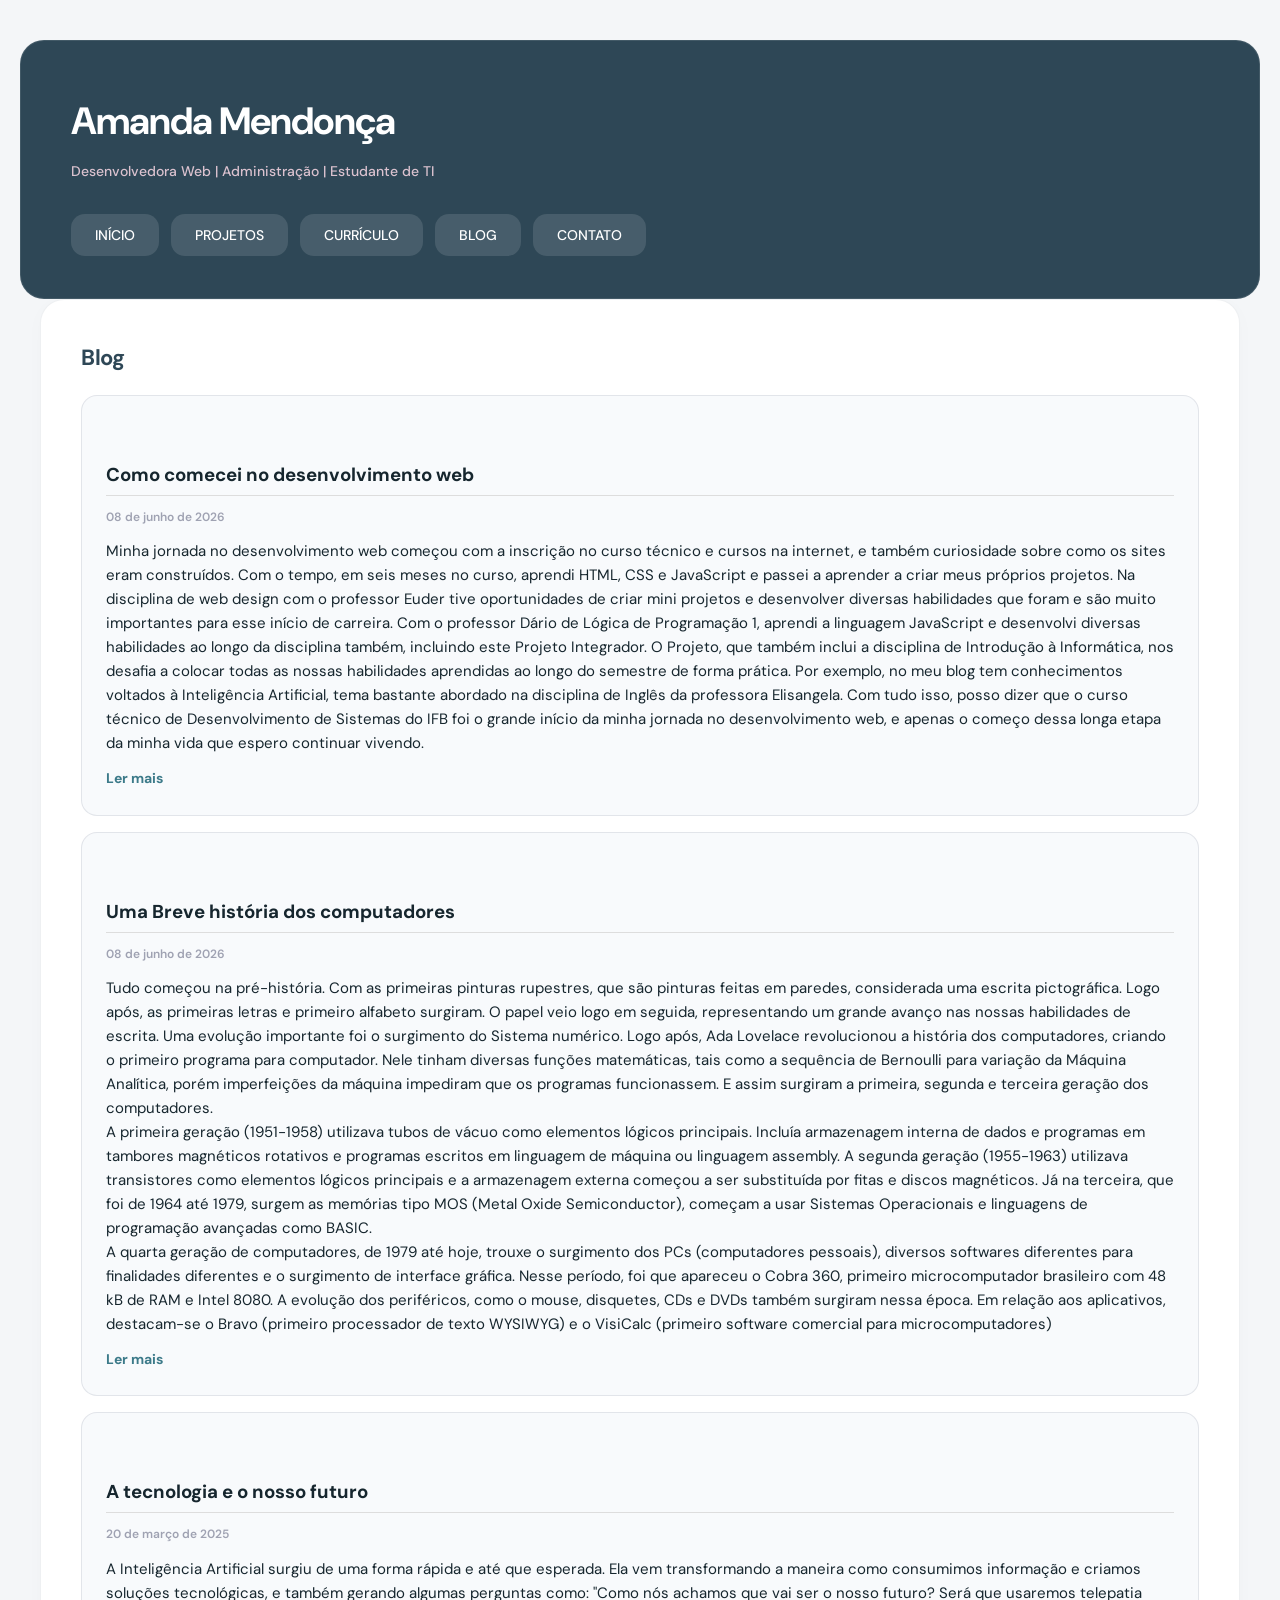
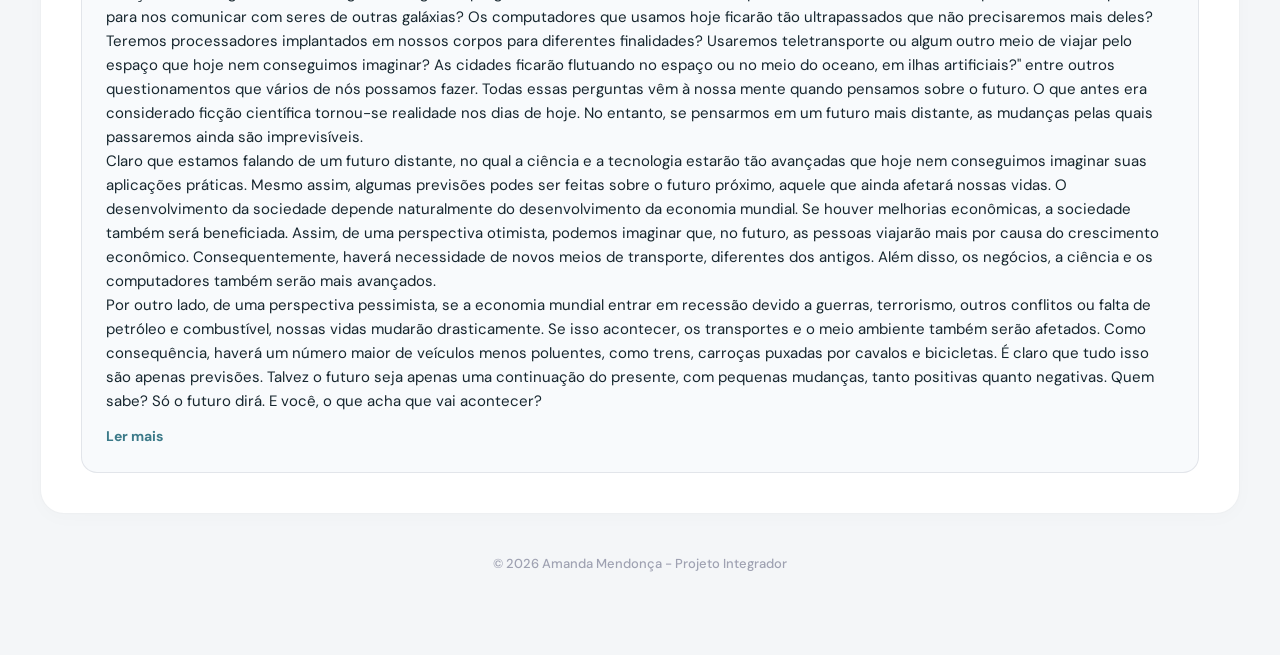
==== commit 293f5b8d: "alteraçao final projeto integrador" ====
--- a/blog.html
+++ b/blog.html
@@ -74,7 +74,7 @@
                     gráfica. Nesse período, foi que apareceu o Cobra 360, primeiro microcomputador brasileiro com 48 kB de
                     RAM e Intel 8080. A evolução dos periféricos, como o mouse, disquetes, CDs e DVDs também surgiram nessa
                     época. Em relação aos aplicativos, destacam-se o Bravo (primeiro processador de texto WYSIWYG) e o
-                    VisiCalc (primeiro software comercial para microcomputadores).
+                    VisiCalc (primeiro software comercial para microcomputadores)
                 </p>
                 <a href="#">Ler mais</a>
             </article>
